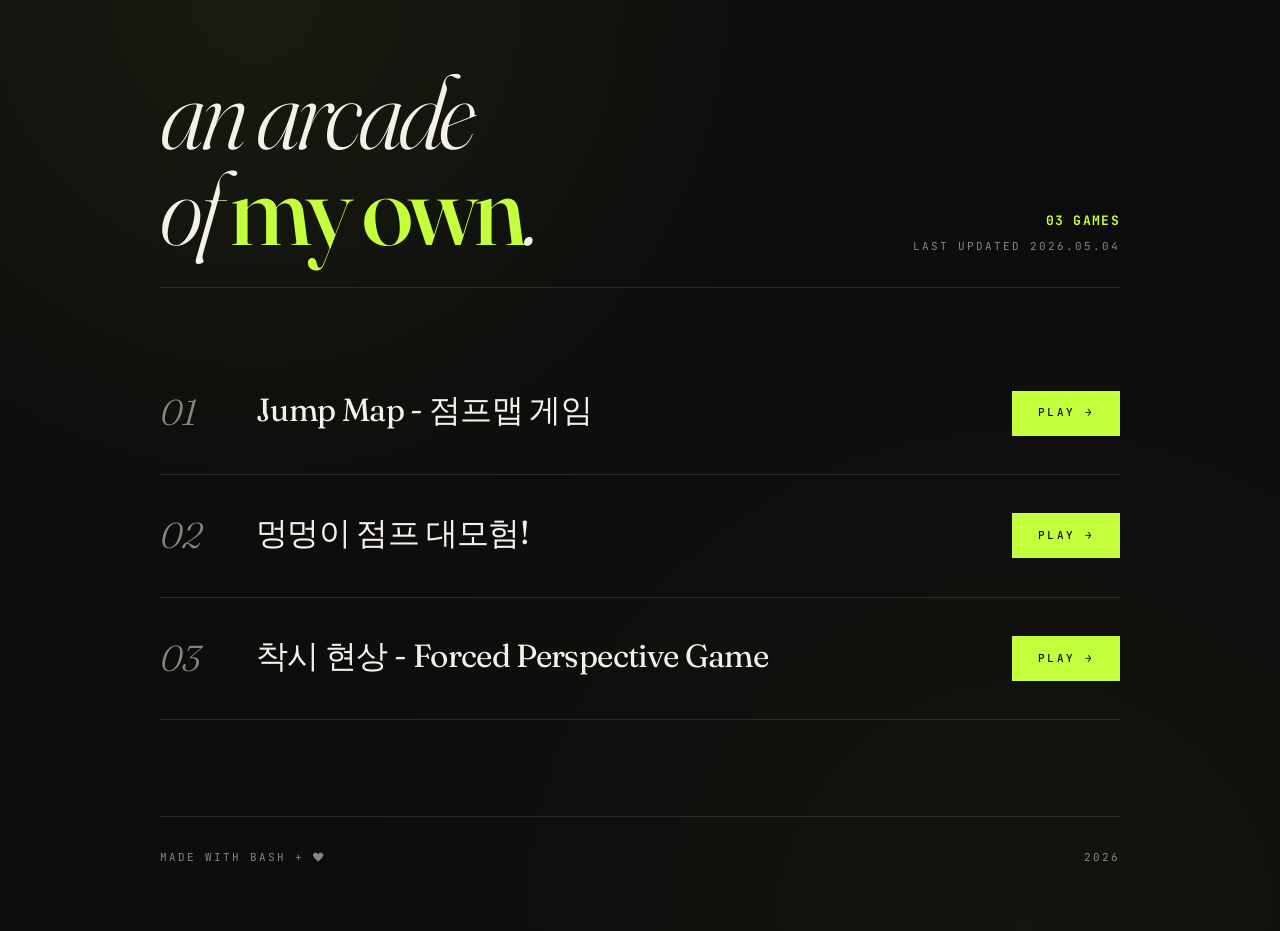
==== index.html @ cf4716e4 "deploy: 2026-05-04 22:36:01" ====
<!DOCTYPE html>
<html lang="ko">
<head>
  <meta charset="UTF-8">
  <meta name="viewport" content="width=device-width, initial-scale=1.0">
  <title>an arcade of my own</title>
  <link rel="preconnect" href="https://fonts.googleapis.com">
  <link rel="preconnect" href="https://fonts.gstatic.com" crossorigin>
  <link href="https://fonts.googleapis.com/css2?family=Fraunces:ital,opsz,wght@0,9..144,300..900;1,9..144,300..900&family=JetBrains+Mono:wght@300;400;500&display=swap" rel="stylesheet">
  <style>
    :root {
      --bg: #0d0d0d;
      --bg-elev: #161616;
      --ink: #f5f1e8;
      --ink-dim: #8a857a;
      --accent: #c4ff3d;
      --line: #2a2a2a;
    }
    * { margin: 0; padding: 0; box-sizing: border-box; }
    html { background: var(--bg); }
    body {
      background: var(--bg);
      color: var(--ink);
      font-family: 'JetBrains Mono', ui-monospace, monospace;
      font-size: 14px;
      line-height: 1.6;
      min-height: 100vh;
      padding: 4rem 2rem;
      background-image:
        radial-gradient(circle at 20% 0%, rgba(196,255,61,0.06), transparent 40%),
        radial-gradient(circle at 80% 100%, rgba(196,255,61,0.03), transparent 50%);
    }
    .container { max-width: 960px; margin: 0 auto; }
    header {
      border-bottom: 1px solid var(--line);
      padding-bottom: 2rem;
      margin-bottom: 4rem;
      display: flex;
      justify-content: space-between;
      align-items: flex-end;
      flex-wrap: wrap;
      gap: 2rem;
    }
    .title {
      font-family: 'Fraunces', Georgia, serif;
      font-weight: 300;
      font-size: clamp(2.75rem, 9vw, 6.5rem);
      letter-spacing: -0.04em;
      line-height: 0.92;
      font-style: italic;
      font-variation-settings: "opsz" 144;
    }
    .title em {
      font-style: normal;
      color: var(--accent);
      font-weight: 500;
    }
    .meta {
      font-size: 11px;
      text-transform: uppercase;
      letter-spacing: 0.18em;
      color: var(--ink-dim);
      text-align: right;
    }
    .meta strong {
      color: var(--accent);
      display: block;
      font-size: 13px;
      margin-bottom: 0.4rem;
      letter-spacing: 0.1em;
    }
    .games { list-style: none; }
    .game {
      border-bottom: 1px solid var(--line);
      padding: 2rem 0;
      display: grid;
      grid-template-columns: 64px 1fr auto;
      gap: 2rem;
      align-items: center;
      transition: padding 0.25s ease, background 0.25s ease;
    }
    .game:hover {
      background: var(--bg-elev);
      margin: 0 -2rem;
      padding: 2rem;
    }
    .game .num {
      font-family: 'Fraunces', Georgia, serif;
      font-size: 2.25rem;
      color: var(--ink-dim);
      font-style: italic;
      font-weight: 300;
    }
    .game:hover .num { color: var(--accent); }
    .game .info h2 {
      font-family: 'Fraunces', Georgia, serif;
      font-weight: 400;
      font-size: clamp(1.5rem, 3.5vw, 2rem);
      letter-spacing: -0.02em;
      margin-bottom: 0.4rem;
      line-height: 1.1;
    }
    .game .info p {
      color: var(--ink-dim);
      font-size: 13px;
      max-width: 500px;
    }
    .game .play {
      font-family: 'JetBrains Mono', monospace;
      font-size: 11px;
      font-weight: 500;
      text-transform: uppercase;
      letter-spacing: 0.22em;
      color: var(--bg);
      background: var(--accent);
      padding: 0.85rem 1.6rem;
      text-decoration: none;
      transition: transform 0.2s ease, box-shadow 0.2s ease;
      display: inline-block;
      white-space: nowrap;
    }
    .game .play:hover {
      transform: translate(-3px, -3px);
      box-shadow: 6px 6px 0 var(--ink);
    }
    .empty {
      padding: 4rem 0;
      text-align: center;
      color: var(--ink-dim);
      font-style: italic;
      font-family: 'Fraunces', Georgia, serif;
    }
    footer {
      margin-top: 6rem;
      padding-top: 2rem;
      border-top: 1px solid var(--line);
      font-size: 11px;
      color: var(--ink-dim);
      text-transform: uppercase;
      letter-spacing: 0.18em;
      display: flex;
      justify-content: space-between;
      flex-wrap: wrap;
      gap: 1rem;
    }
    footer a { color: var(--ink-dim); text-decoration: none; border-bottom: 1px solid var(--line); }
    footer a:hover { color: var(--accent); border-color: var(--accent); }
    @media (max-width: 640px) {
      body { padding: 2.5rem 1.25rem; }
      .game { grid-template-columns: auto 1fr; gap: 1rem 1.25rem; }
      .game .play { grid-column: 1 / -1; justify-self: start; margin-top: 0.5rem; }
      .game:hover { margin: 0 -1.25rem; padding: 2rem 1.25rem; }
    }
  </style>
</head>
<body>
  <div class="container">
    <header>
      <h1 class="title">an arcade<br>of <em>my own</em>.</h1>
      <div class="meta">
        <strong>03 games</strong>
        last updated 2026.05.04
      </div>
    </header>
    <ul class="games">
        <li class="game">
          <span class="num">01</span>
          <div class="info">
            <h2>Jump Map - 점프맵 게임</h2>
          </div>
          <a class="play" href="./jumpmap/">play &rarr;</a>
        </li>
        <li class="game">
          <span class="num">02</span>
          <div class="info">
            <h2>멍멍이 점프 대모험!</h2>
          </div>
          <a class="play" href="./puppy-jump/">play &rarr;</a>
        </li>
        <li class="game">
          <span class="num">03</span>
          <div class="info">
            <h2>착시 현상 - Forced Perspective Game</h2>
          </div>
          <a class="play" href="./착시현상/">play &rarr;</a>
        </li>
    </ul>
    <footer>
      <span>made with bash + ❤</span>
      <span>2026</span>
    </footer>
  </div>
</body>
</html>
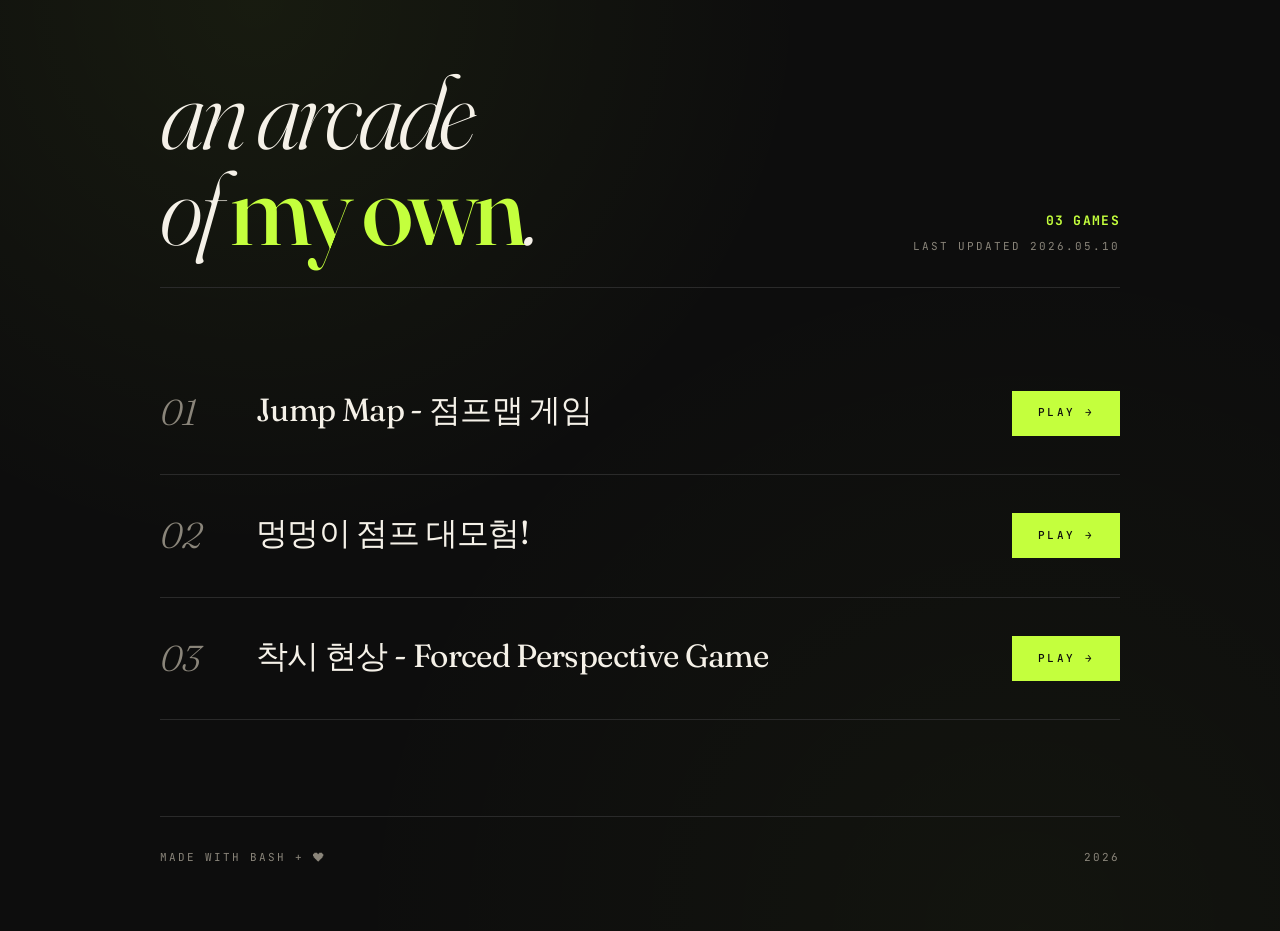
==== commit 24f196d5: "deploy: 2026-05-10 00:33:01" ====
--- a/index.html
+++ b/index.html
@@ -159,7 +159,7 @@
       <h1 class="title">an arcade<br>of <em>my own</em>.</h1>
       <div class="meta">
         <strong>03 games</strong>
-        last updated 2026.05.04
+        last updated 2026.05.10
       </div>
     </header>
     <ul class="games">
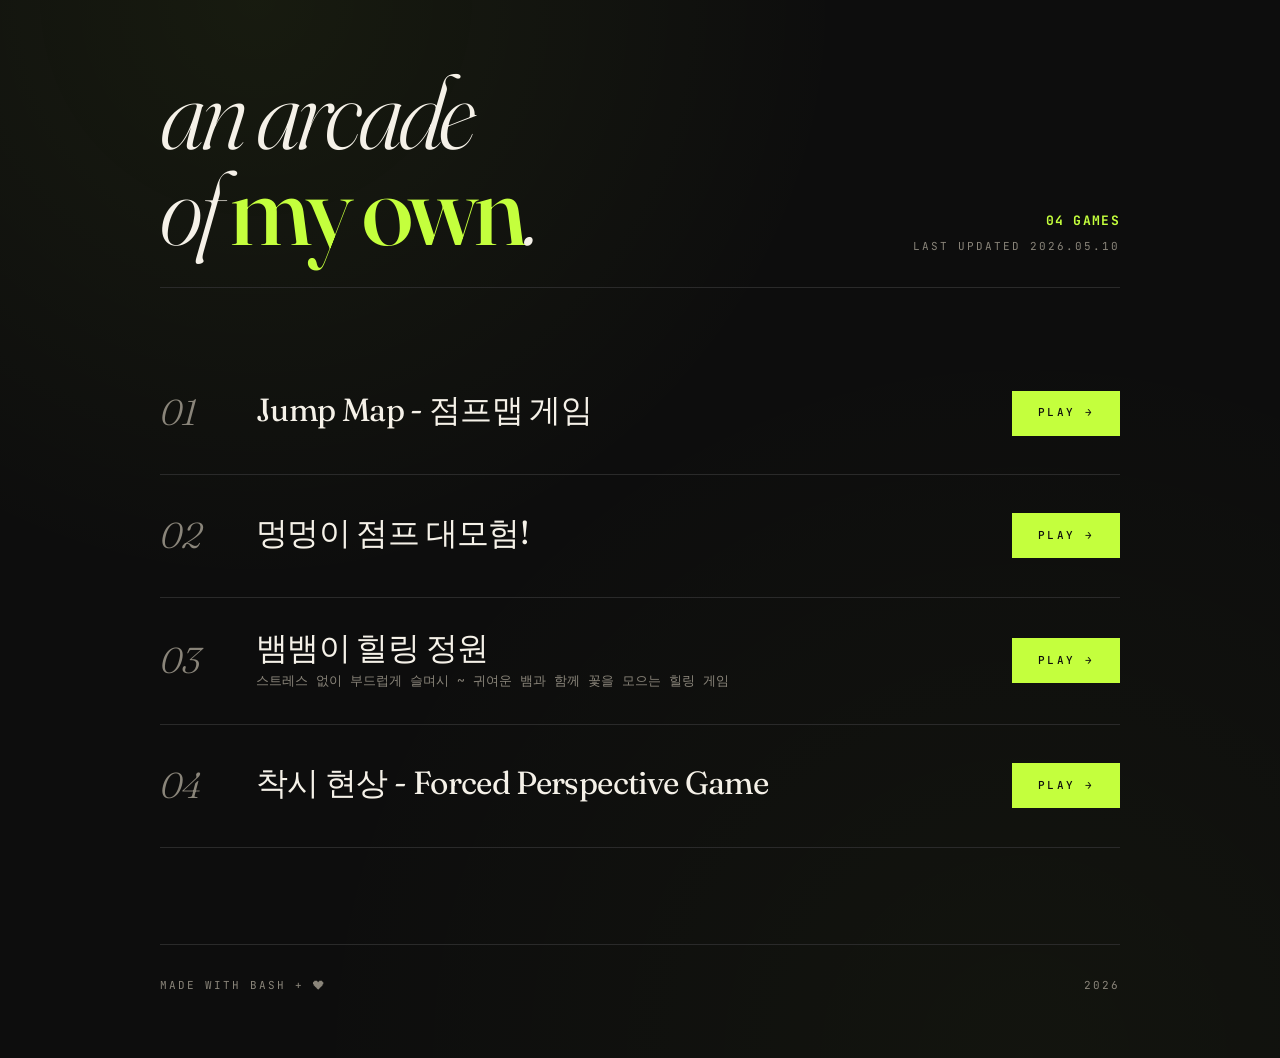
==== commit 2b6bcf38: "deploy: regenerate index with 뱀뱀이 힐링 정원 Re-run build-index.py to pick up the 뱀뱀이 힐링게임 folder added i" ====
--- a/index.html
+++ b/index.html
@@ -158,7 +158,7 @@
     <header>
       <h1 class="title">an arcade<br>of <em>my own</em>.</h1>
       <div class="meta">
-        <strong>03 games</strong>
+        <strong>04 games</strong>
         last updated 2026.05.10
       </div>
     </header>
@@ -179,6 +179,14 @@
         </li>
         <li class="game">
           <span class="num">03</span>
+          <div class="info">
+            <h2>뱀뱀이 힐링 정원</h2>
+            <p>스트레스 없이 부드럽게 슬며시 ~ 귀여운 뱀과 함께 꽃을 모으는 힐링 게임</p>
+          </div>
+          <a class="play" href="./뱀뱀이 힐링게임/">play &rarr;</a>
+        </li>
+        <li class="game">
+          <span class="num">04</span>
           <div class="info">
             <h2>착시 현상 - Forced Perspective Game</h2>
           </div>
